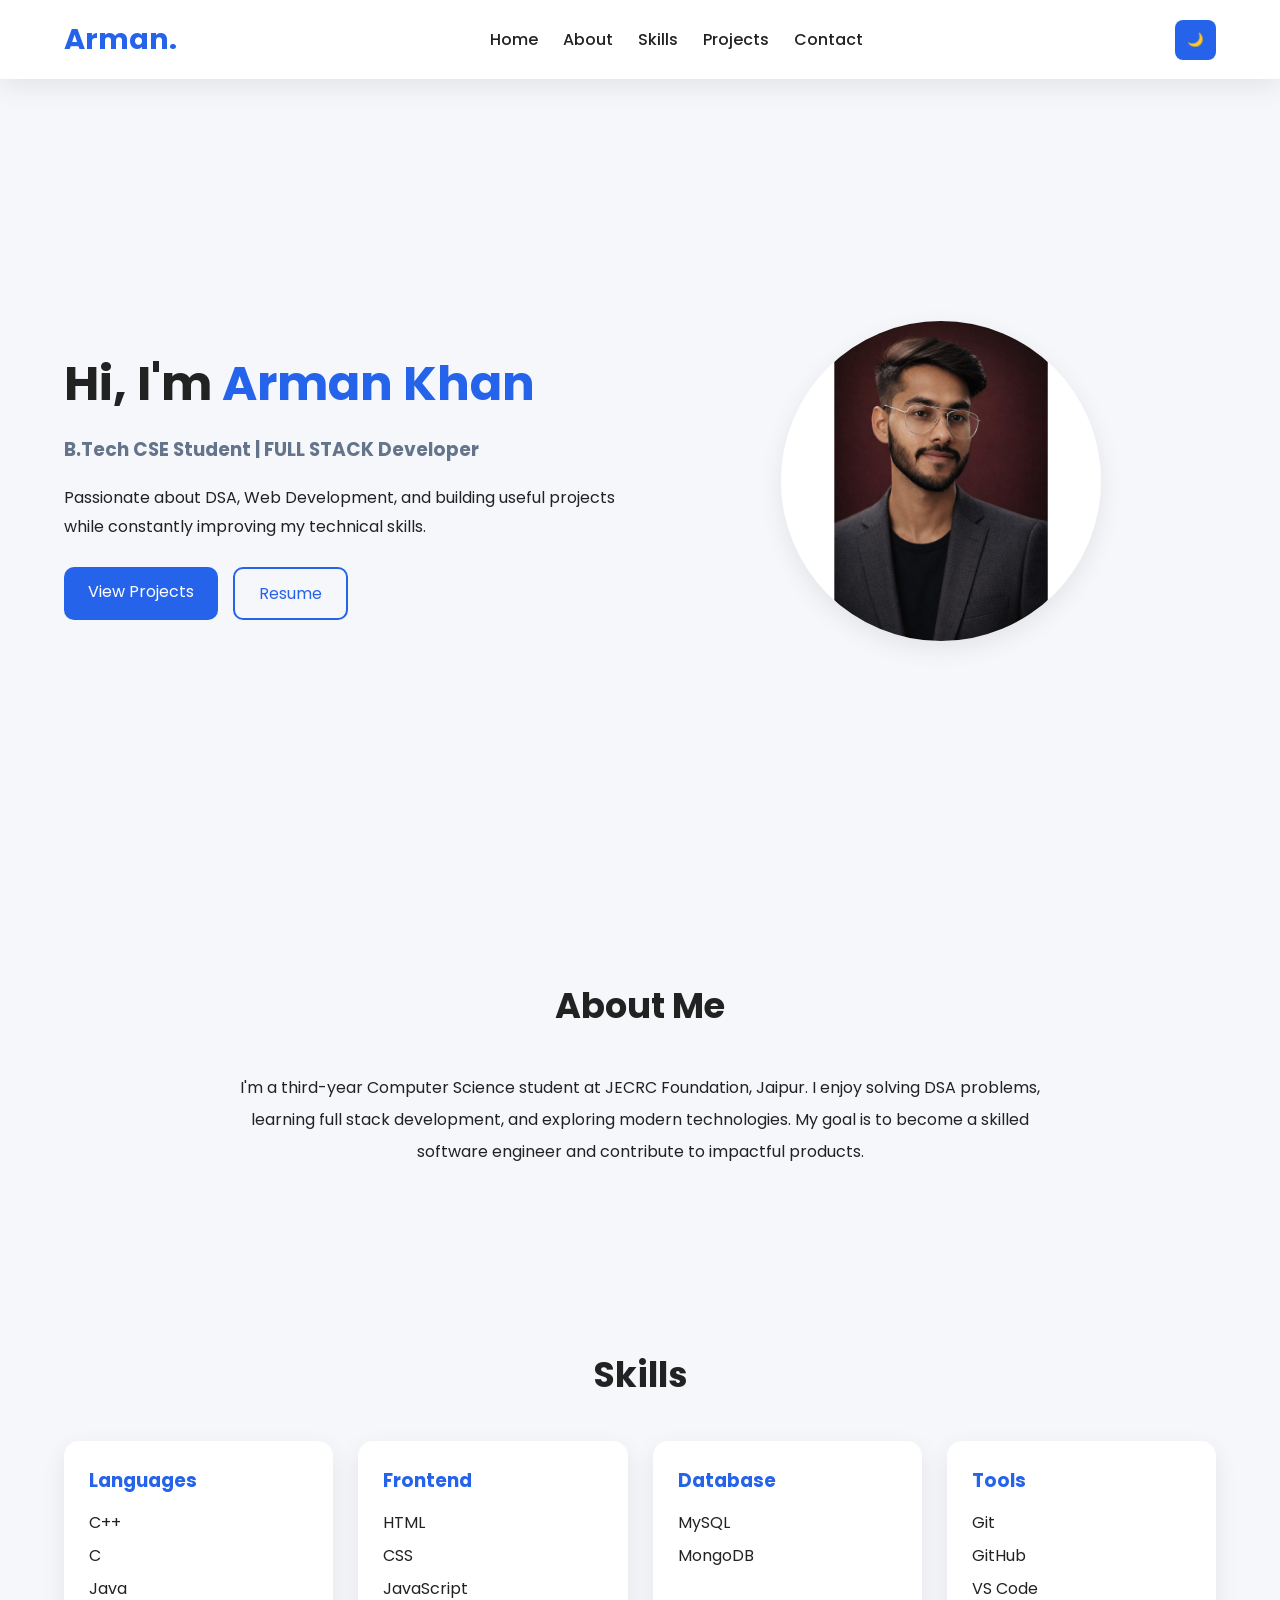
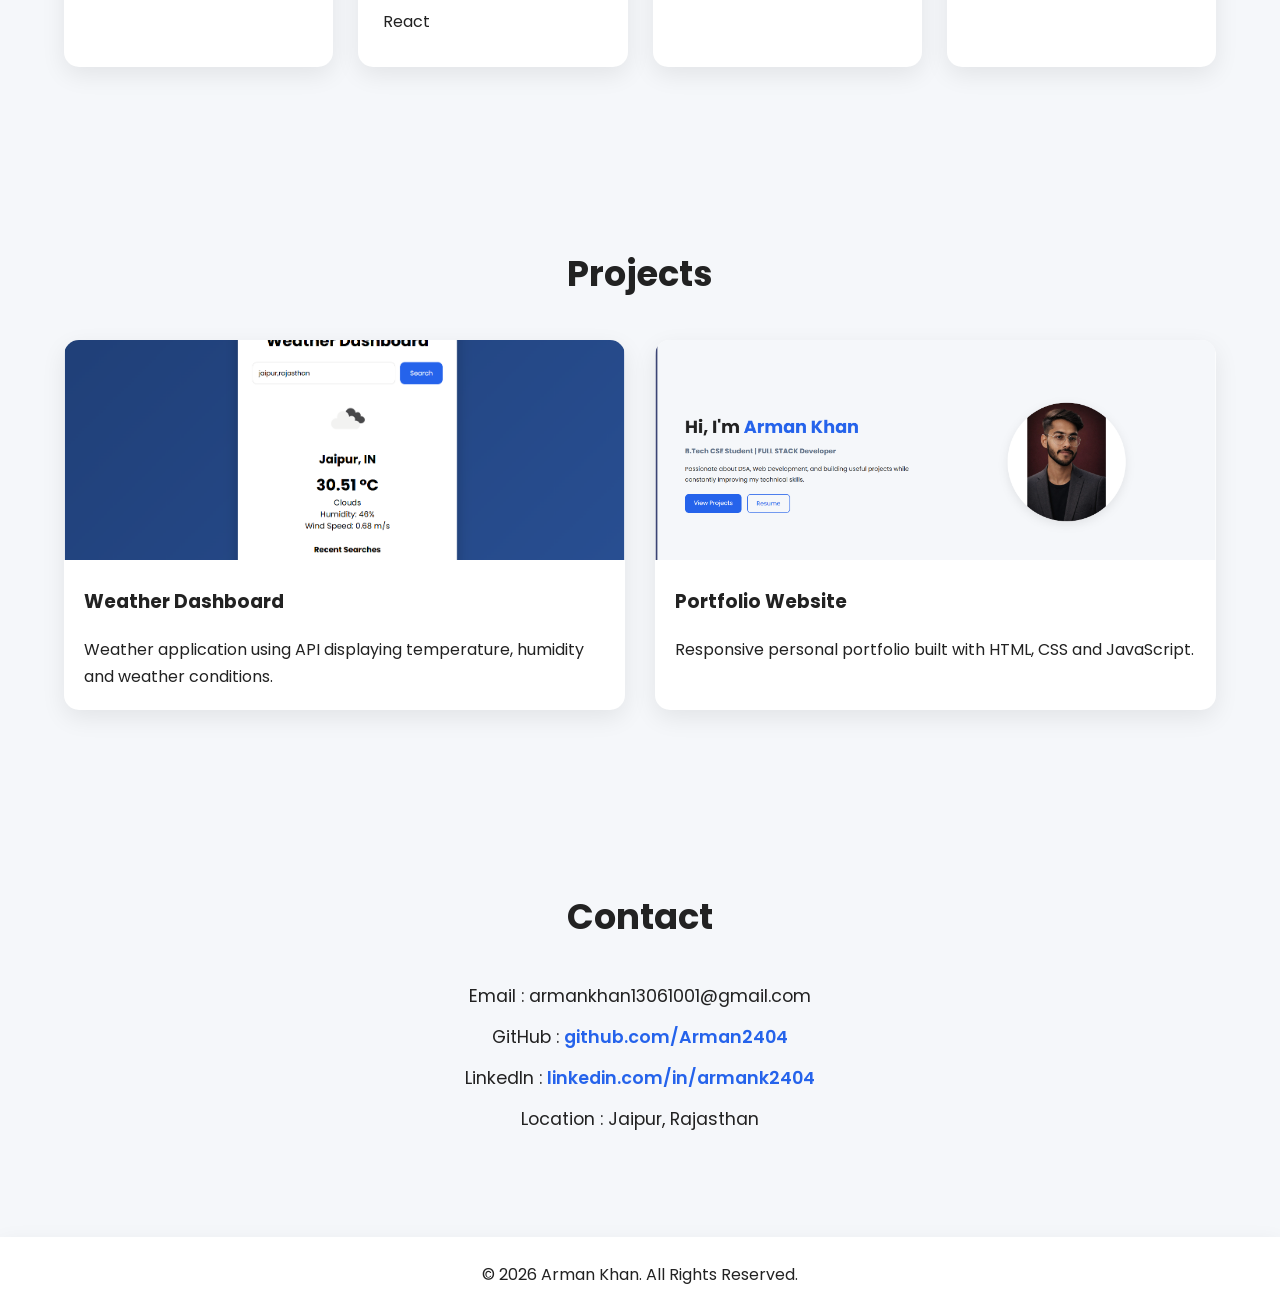
==== Portfolio-Website/index.html @ 9c4687b5 "Initial Project Structure" ====
<!DOCTYPE html>
<html lang="en">

<head>
    <meta charset="UTF-8">
    <meta name="viewport" content="width=device-width, initial-scale=1.0">
    <title>Arman Khan | Portfolio</title>

    <link rel="stylesheet" href="style.css">

    <link rel="preconnect" href="https://fonts.googleapis.com">
    <link href="https://fonts.googleapis.com/css2?family=Poppins:wght@300;400;500;600;700&display=swap"
        rel="stylesheet">
</head>

<body>

    <header>
        <nav class="navbar">
            <h2 class="logo">Arman.</h2>

            <ul class="nav-links">
                <li><a href="#home">Home</a></li>
                <li><a href="#about">About</a></li>
                <li><a href="#skills">Skills</a></li>
                <li><a href="#projects">Projects</a></li>
                <li><a href="#contact">Contact</a></li>
            </ul>

            <button id="themeBtn">🌙</button>
        </nav>
    </header>

    <section id="home" class="hero">

        <div class="hero-text">

            <h1>Hi, I'm <span>Arman Khan</span></h1>

            <h3>B.Tech CSE Student | FULL STACK Developer</h3>

            <p>
                Passionate about DSA, Web Development,
                and building useful projects while constantly
                improving my technical skills.
            </p>

            <div class="hero-buttons">

                <a href="#projects" class="btn">
                    View Projects
                </a>

                <a href="#" class="btn-outline">
                    Resume
                </a>

            </div>

        </div>

        <div class="hero-image">
            <img src="assets/profile.jpg" alt="Profile">
        </div>

    </section>

    <section id="about" class="about reveal">

        <h2>About Me</h2>

        <p>
            I'm a third-year Computer Science student at
            JECRC Foundation, Jaipur.

            I enjoy solving DSA problems,
            learning full stack development,
            and exploring modern technologies.

            My goal is to become a skilled software engineer
            and contribute to impactful products.
        </p>

    </section>

    <section id="skills" class="skills reveal">

        <h2>Skills</h2>

        <div class="skills-grid">

            <div class="card">
                <h3>Languages</h3>
                <p>C++</p>
                <p>C</p>
                <p>Java</p>
            </div>

            <div class="card">
                <h3>Frontend</h3>
                <p>HTML</p>
                <p>CSS</p>
                <p>JavaScript</p>
                <p>React</p>
            </div>

            <div class="card">
                <h3>Database</h3>
                <p>MySQL</p>
                <p>MongoDB</p>
            </div>

            <div class="card">
                <h3>Tools</h3>
                <p>Git</p>
                <p>GitHub</p>
                <p>VS Code</p>
            </div>

        </div>

    </section>

    <section id="projects" class="projects reveal">

        <h2>Projects</h2>

        <div class="project-grid">

            <div class="project-card">

                <img src="assets/project1.png" alt="Weather">

                <h3>Weather Dashboard</h3>

                <p>
                    Weather application using API
                    displaying temperature,
                    humidity and weather conditions.
                </p>

            </div>

            <div class="project-card">

                <img src="assets/project2.png" alt="Portfolio">

                <h3>Portfolio Website</h3>

                <p>
                    Responsive personal portfolio
                    built with HTML, CSS and JavaScript.
                </p>

            </div>

        </div>

    </section>

    <section id="contact" class="contact reveal">

        <h2>Contact</h2>

        <p>Email : armankhan13061001@gmail.com</p>

        <p>
            GitHub :
            <a href="https://github.com/Arman2404" target="_blank" rel="noopener noreferrer">
                github.com/Arman2404
            </a>
        </p>

        <p>
            LinkedIn :
            <a href="https://www.linkedin.com/in/armank2404" target="_blank" rel="noopener noreferrer">
                linkedin.com/in/armank2404
            </a>
        </p>

        <p>Location : Jaipur, Rajasthan</p>

    </section>

    <footer>

        <p>
            © 2026 Arman Khan. All Rights Reserved.
        </p>

    </footer>

    <script src="script.js"></script>

</body>

</html>
---- Portfolio-Website/style.css ----
*{
    margin:0;
    padding:0;
    box-sizing:border-box;
    font-family:'Poppins',sans-serif;
}

html{
    scroll-behavior:smooth;
}

:root{
    --bg:#f5f7fa;
    --card:#ffffff;
    --text:#222;
    --primary:#2563eb;
    --secondary:#64748b;
    --shadow:0 8px 25px rgba(0,0,0,0.08);
}

.dark{
    --bg:#0f172a;
    --card:#1e293b;
    --text:#f8fafc;
    --primary:#38bdf8;
    --secondary:#cbd5e1;
}

body{
    background:var(--bg);
    color:var(--text);
    transition:.3s;
}

/* Navbar */

header{
    position:sticky;
    top:0;
    z-index:1000;
    background:var(--card);
    box-shadow:var(--shadow);
}

.navbar{
    width:90%;
    margin:auto;
    padding:18px 0;
    display:flex;
    justify-content:space-between;
    align-items:center;
}

.logo{
    color:var(--primary);
    font-size:1.8rem;
    font-weight:700;
}

.nav-links{
    display:flex;
    list-style:none;
    gap:25px;
}

.nav-links a{
    text-decoration:none;
    color:var(--text);
    font-weight:500;
}

.nav-links a:hover{
    color:var(--primary);
}

#themeBtn{
    border:none;
    background:var(--primary);
    color:white;
    padding:10px 12px;
    border-radius:8px;
    cursor:pointer;
}

/* Hero */

.hero{
    min-height:90vh;
    width:90%;
    margin:auto;

    display:flex;
    justify-content:space-between;
    align-items:center;
    gap:50px;
}

.hero-text{
    flex:1;
}

.hero-text h1{
    font-size:3rem;
    margin-bottom:15px;
}

.hero-text span{
    color:var(--primary);
}

.hero-text h3{
    margin-bottom:20px;
    color:var(--secondary);
}

.hero-text p{
    line-height:1.8;
    margin-bottom:25px;
}

.hero-buttons{
    display:flex;
    gap:15px;
}

.btn{
    text-decoration:none;
    background:var(--primary);
    color:white;
    padding:12px 24px;
    border-radius:10px;
}

.btn-outline{
    text-decoration:none;
    border:2px solid var(--primary);
    color:var(--primary);
    padding:12px 24px;
    border-radius:10px;
}

.hero-image{
    flex:1;
    text-align:center;
}

.hero-image img{
    width:320px;
    height:320px;
    border-radius:50%;
    object-fit:cover;
    box-shadow:var(--shadow);
}

/* Sections */

section{
    width:90%;
    margin:auto;
    padding:90px 0;
}

section h2{
    text-align:center;
    margin-bottom:40px;
    font-size:2.2rem;
}

/* About */

.about p{
    max-width:850px;
    margin:auto;
    text-align:center;
    line-height:2;
}

/* Skills */

.skills-grid{
    display:grid;
    grid-template-columns:repeat(auto-fit,minmax(220px,1fr));
    gap:25px;
}

.card{
    background:var(--card);
    padding:25px;
    border-radius:15px;
    box-shadow:var(--shadow);
}

.card h3{
    color:var(--primary);
    margin-bottom:15px;
}

.card p{
    margin:8px 0;
}

/* Projects */

.project-grid{
    display:grid;
    grid-template-columns:repeat(auto-fit,minmax(280px,1fr));
    gap:30px;
}

.project-card{
    background:var(--card);
    border-radius:15px;
    overflow:hidden;
    box-shadow:var(--shadow);
    transition:.3s;
}

.project-card:hover{
    transform:translateY(-8px);
}

.project-card img{
    width:100%;
    height:220px;
    object-fit:cover;
}

.project-card h3{
    padding:20px;
}

.project-card p{
    padding:0 20px 20px;
    line-height:1.7;
}

/* Contact */

.contact{
    text-align:center;
}

.contact p{
    margin:15px 0;
    font-size:1.1rem;
}

/* Footer */

footer{
    text-align:center;
    padding:25px;
    background:var(--card);
    box-shadow:var(--shadow);
}

/* Reveal Animation */

.reveal{
    opacity:0;
    transform:translateY(50px);
    transition:all .8s ease;
}

.reveal.active{
    opacity:1;
    transform:translateY(0);
}

/* Responsive */

@media(max-width:900px){

    .hero{
        flex-direction:column-reverse;
        text-align:center;
        padding-top:40px;
    }

    .hero-buttons{
        justify-content:center;
    }

    .hero-text h1{
        font-size:2.3rem;
    }

    .nav-links{
        display:none;
    }

    .hero-image img{
        width:260px;
        height:260px;
    }
}

@media(max-width:500px){

    section h2{
        font-size:1.8rem;
    }

    .hero-text h1{
        font-size:2rem;
    }

    .btn,
    .btn-outline{
        padding:10px 18px;
        font-size:.9rem;
    }
}

.contact{
    text-align:center;
}

.contact p{
    margin:15px 0;
    font-size:1.1rem;
}

.contact a{
    text-decoration:none;
    color:#2563eb;
    font-weight:600;
}

.contact a:hover{
    text-decoration:underline;
}
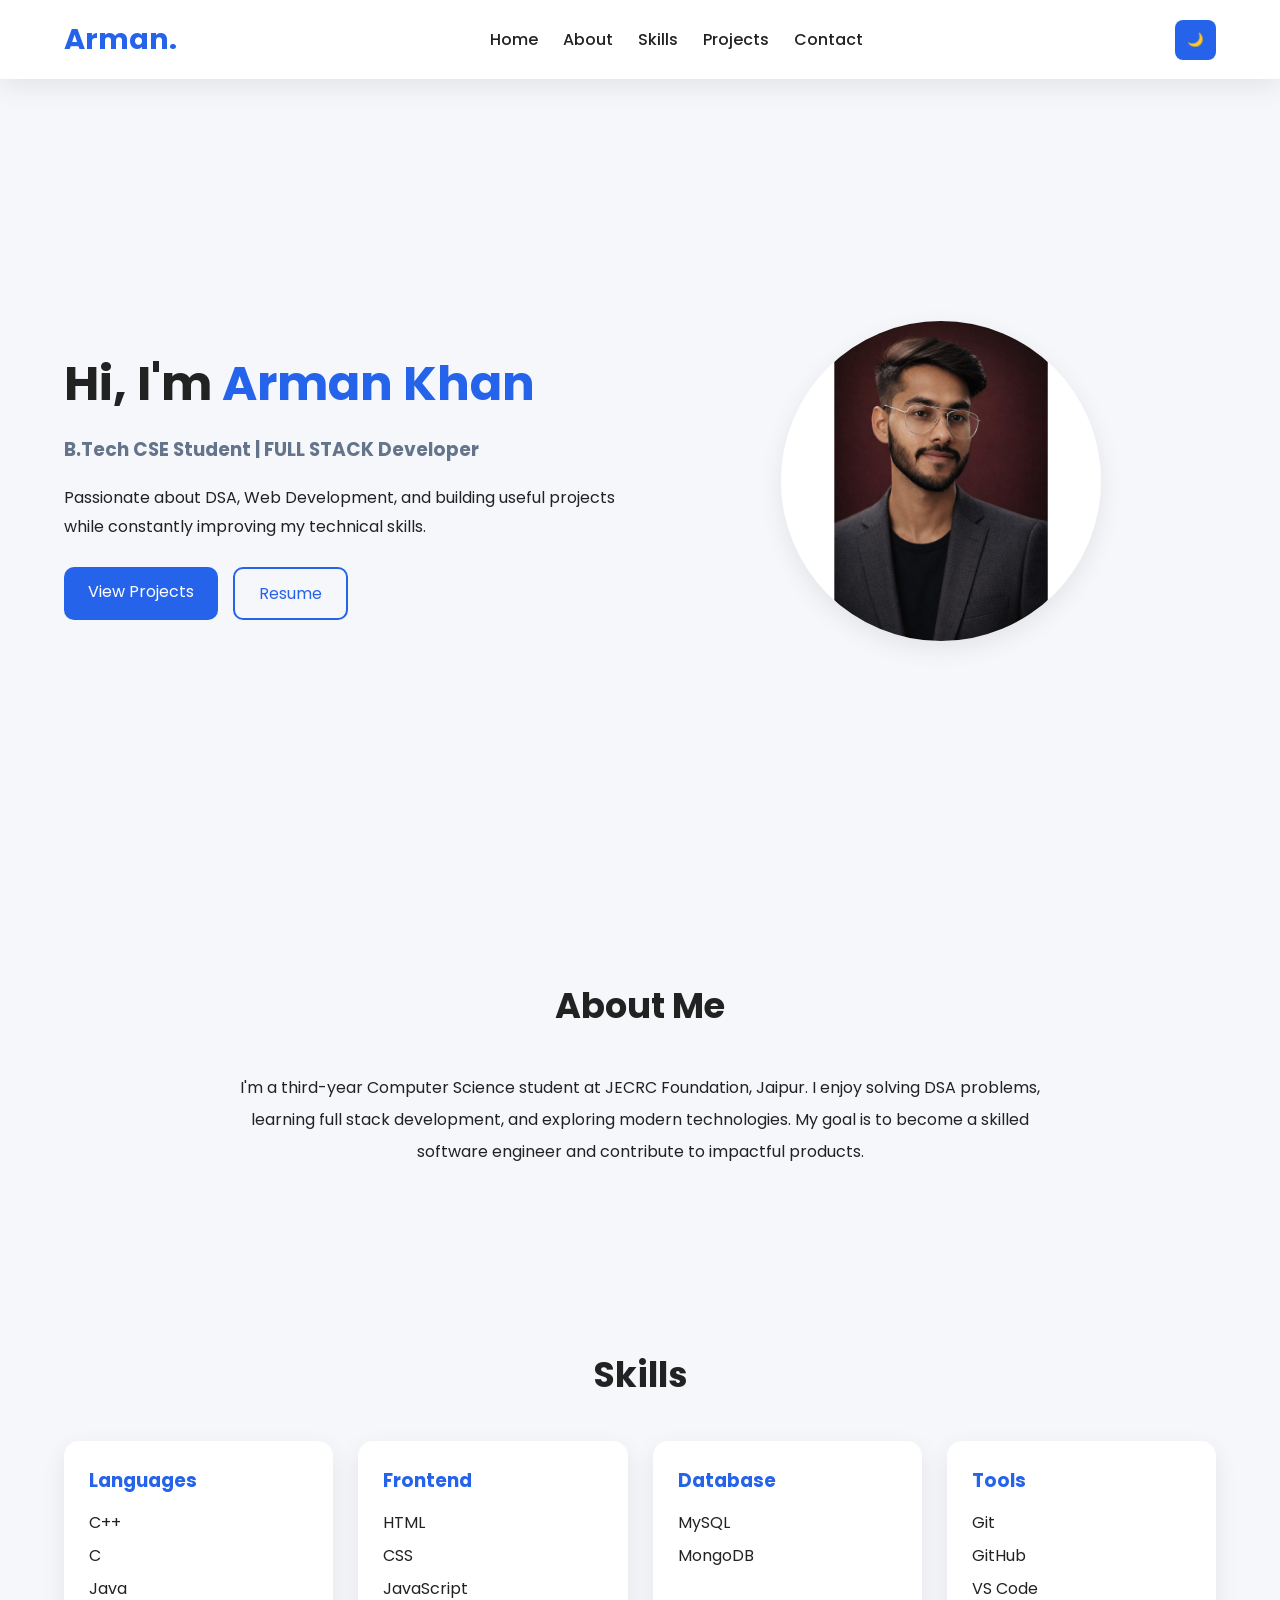
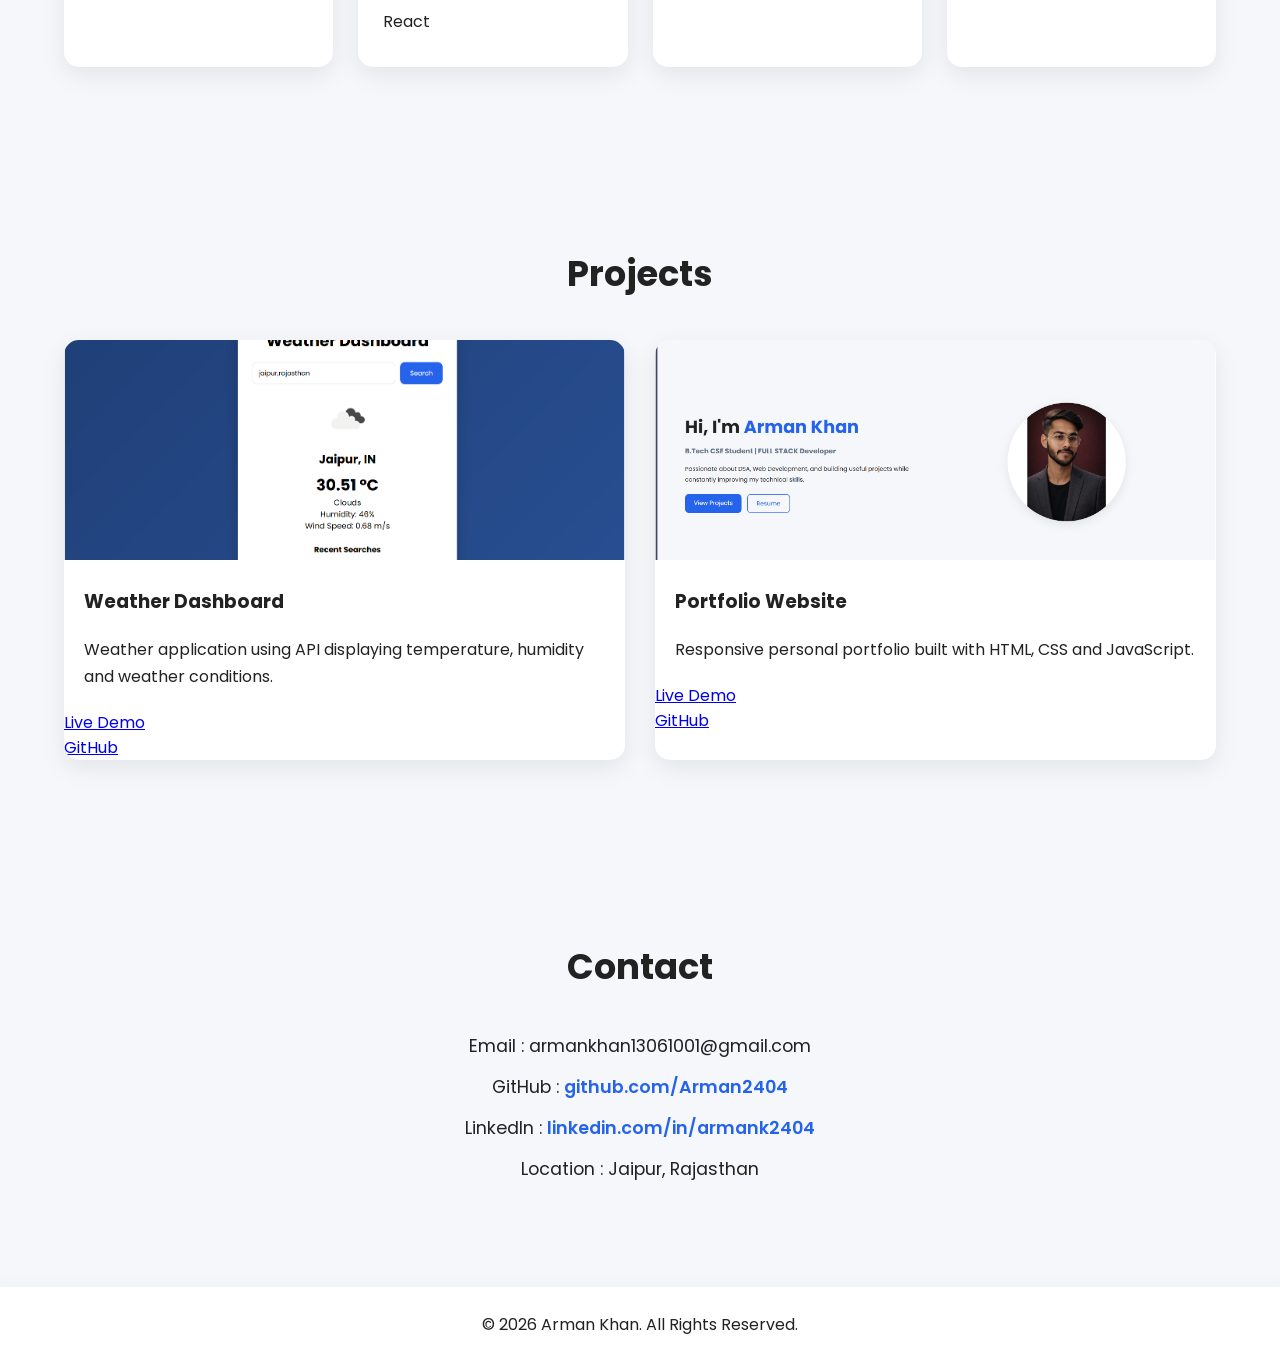
==== commit b746f58c: "adding links of live demo" ====
--- a/Portfolio-Website/index.html
+++ b/Portfolio-Website/index.html
@@ -139,6 +139,18 @@
                     humidity and weather conditions.
                 </p>
 
+                <div class="project-links">
+                    <a href="https://internship-projects-js22.vercel.app"
+                    target="_blank" rel="noopener noreferrer">
+                    Live Demo
+                    </a>
+                    <br>
+                    <a href="https://github.com/Arman2404/INTERSHIP-PROJECTS"
+                    target="_blank" rel="noopener noreferrer">
+                    GitHub
+                    </a>
+            </div>
+
             </div>
 
             <div class="project-card">
@@ -152,6 +164,18 @@
                     built with HTML, CSS and JavaScript.
                 </p>
 
+                <div class="project-links">
+                <a href="https://internship-projects.vercel.app"
+                target="_blank" rel="noopener noreferrer">
+                Live Demo
+                </a>
+                <br>
+                <a href="https://github.com/Arman2404/INTERSHIP-PROJECTS"
+                target="_blank" rel="noopener noreferrer">
+                GitHub
+                </a>
+            </div>
+
             </div>
 
         </div>
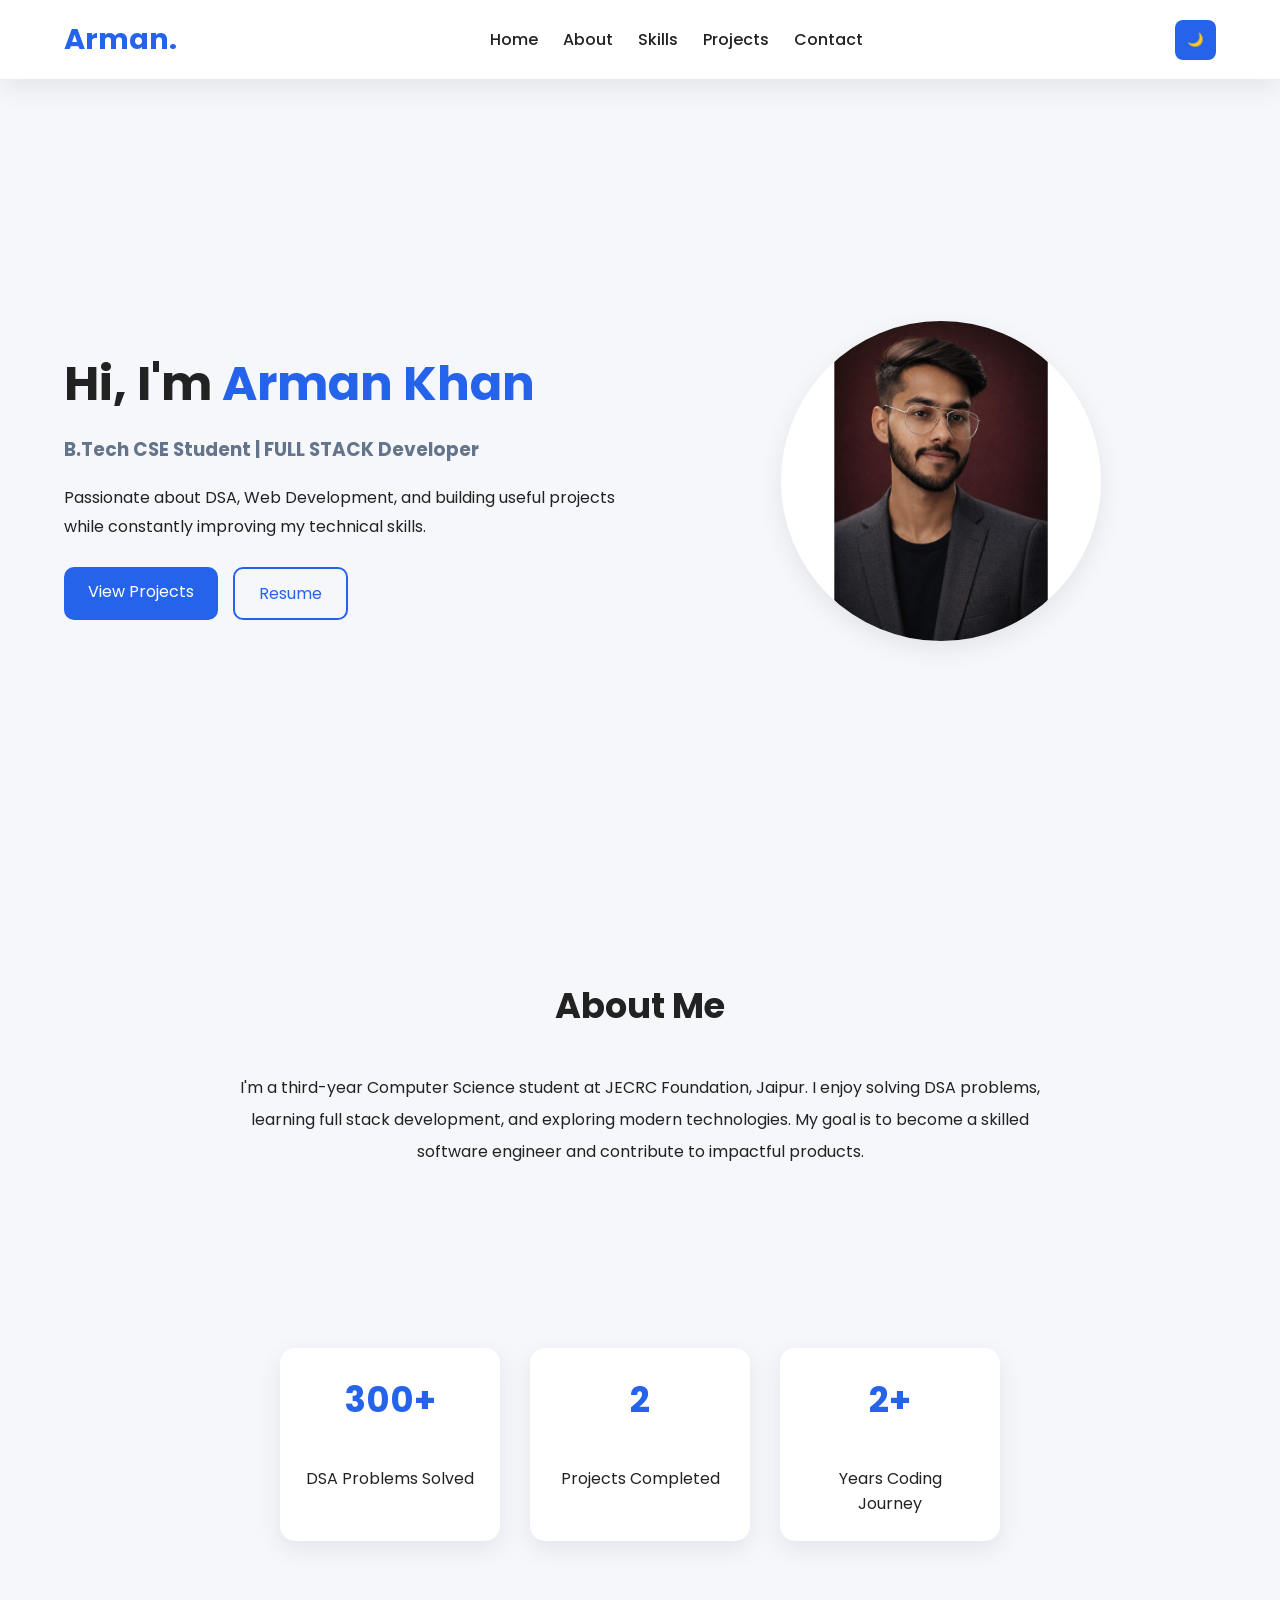
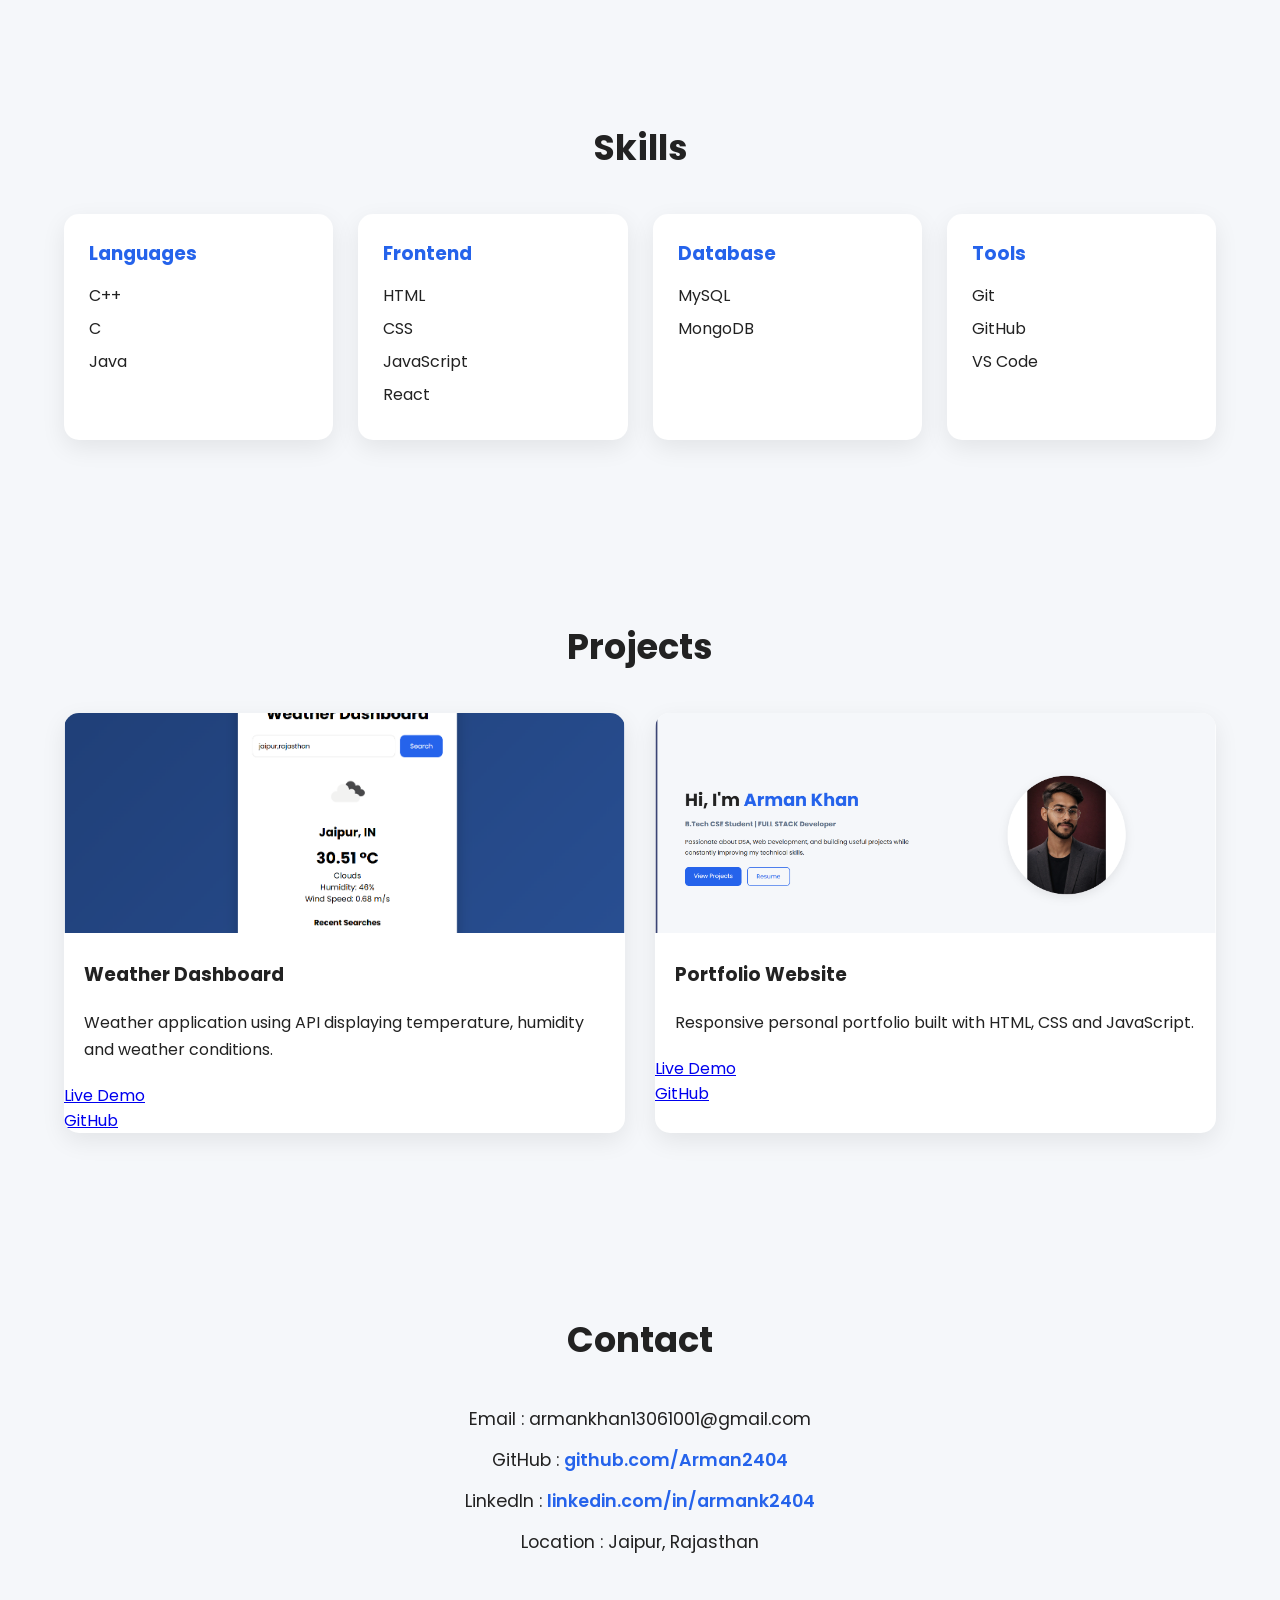
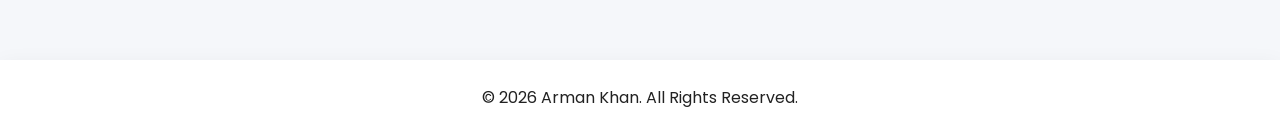
==== commit 3df1c7be: "Add portfolio statistics section" ====
--- a/Portfolio-Website/index.html
+++ b/Portfolio-Website/index.html
@@ -1,221 +1,218 @@
-<!DOCTYPE html>
+<!doctype html>
 <html lang="en">
-
-<head>
-    <meta charset="UTF-8">
-    <meta name="viewport" content="width=device-width, initial-scale=1.0">
+  <head>
+    <meta charset="UTF-8" />
+    <meta name="viewport" content="width=device-width, initial-scale=1.0" />
     <title>Arman Khan | Portfolio</title>
 
-    <link rel="stylesheet" href="style.css">
-
-    <link rel="preconnect" href="https://fonts.googleapis.com">
-    <link href="https://fonts.googleapis.com/css2?family=Poppins:wght@300;400;500;600;700&display=swap"
-        rel="stylesheet">
-</head>
-
-<body>
-
+    <link rel="stylesheet" href="style.css" />
+
+    <link rel="preconnect" href="https://fonts.googleapis.com" />
+    <link
+      href="https://fonts.googleapis.com/css2?family=Poppins:wght@300;400;500;600;700&display=swap"
+      rel="stylesheet"
+    />
+  </head>
+
+  <body>
     <header>
-        <nav class="navbar">
-            <h2 class="logo">Arman.</h2>
-
-            <ul class="nav-links">
-                <li><a href="#home">Home</a></li>
-                <li><a href="#about">About</a></li>
-                <li><a href="#skills">Skills</a></li>
-                <li><a href="#projects">Projects</a></li>
-                <li><a href="#contact">Contact</a></li>
-            </ul>
-
-            <button id="themeBtn">🌙</button>
-        </nav>
+      <nav class="navbar">
+        <h2 class="logo">Arman.</h2>
+
+        <ul class="nav-links">
+          <li><a href="#home">Home</a></li>
+          <li><a href="#about">About</a></li>
+          <li><a href="#skills">Skills</a></li>
+          <li><a href="#projects">Projects</a></li>
+          <li><a href="#contact">Contact</a></li>
+        </ul>
+
+        <button id="themeBtn">🌙</button>
+      </nav>
     </header>
 
     <section id="home" class="hero">
-
-        <div class="hero-text">
-
-            <h1>Hi, I'm <span>Arman Khan</span></h1>
-
-            <h3>B.Tech CSE Student | FULL STACK Developer</h3>
-
-            <p>
-                Passionate about DSA, Web Development,
-                and building useful projects while constantly
-                improving my technical skills.
-            </p>
-
-            <div class="hero-buttons">
-
-                <a href="#projects" class="btn">
-                    View Projects
-                </a>
-
-                <a href="#" class="btn-outline">
-                    Resume
-                </a>
-
-            </div>
-
-        </div>
-
-        <div class="hero-image">
-            <img src="assets/profile.jpg" alt="Profile">
-        </div>
-
+      <div class="hero-text">
+        <h1>Hi, I'm <span>Arman Khan</span></h1>
+
+        <h3>B.Tech CSE Student | FULL STACK Developer</h3>
+
+        <p>
+          Passionate about DSA, Web Development, and building useful projects
+          while constantly improving my technical skills.
+        </p>
+
+        <div class="hero-buttons">
+          <a href="#projects" class="btn"> View Projects </a>
+
+          <a href="#" class="btn-outline"> Resume </a>
+        </div>
+      </div>
+
+      <div class="hero-image">
+        <img src="assets/profile.jpg" alt="Profile" />
+      </div>
     </section>
 
     <section id="about" class="about reveal">
-
-        <h2>About Me</h2>
-
-        <p>
-            I'm a third-year Computer Science student at
-            JECRC Foundation, Jaipur.
-
-            I enjoy solving DSA problems,
-            learning full stack development,
-            and exploring modern technologies.
-
-            My goal is to become a skilled software engineer
-            and contribute to impactful products.
-        </p>
-
+      <h2>About Me</h2>
+
+      <p>
+        I'm a third-year Computer Science student at JECRC Foundation, Jaipur. I
+        enjoy solving DSA problems, learning full stack development, and
+        exploring modern technologies. My goal is to become a skilled software
+        engineer and contribute to impactful products.
+      </p>
+    </section>
+
+    <section class="stats reveal">
+      <div class="stat-card">
+        <h2>300+</h2>
+        <p>DSA Problems Solved</p>
+      </div>
+
+      <div class="stat-card">
+        <h2>2</h2>
+        <p>Projects Completed</p>
+      </div>
+
+      <div class="stat-card">
+        <h2>2+</h2>
+        <p>Years Coding Journey</p>
+      </div>
     </section>
 
     <section id="skills" class="skills reveal">
-
-        <h2>Skills</h2>
-
-        <div class="skills-grid">
-
-            <div class="card">
-                <h3>Languages</h3>
-                <p>C++</p>
-                <p>C</p>
-                <p>Java</p>
-            </div>
-
-            <div class="card">
-                <h3>Frontend</h3>
-                <p>HTML</p>
-                <p>CSS</p>
-                <p>JavaScript</p>
-                <p>React</p>
-            </div>
-
-            <div class="card">
-                <h3>Database</h3>
-                <p>MySQL</p>
-                <p>MongoDB</p>
-            </div>
-
-            <div class="card">
-                <h3>Tools</h3>
-                <p>Git</p>
-                <p>GitHub</p>
-                <p>VS Code</p>
-            </div>
-
-        </div>
-
+      <h2>Skills</h2>
+
+      <div class="skills-grid">
+        <div class="card">
+          <h3>Languages</h3>
+          <p>C++</p>
+          <p>C</p>
+          <p>Java</p>
+        </div>
+
+        <div class="card">
+          <h3>Frontend</h3>
+          <p>HTML</p>
+          <p>CSS</p>
+          <p>JavaScript</p>
+          <p>React</p>
+        </div>
+
+        <div class="card">
+          <h3>Database</h3>
+          <p>MySQL</p>
+          <p>MongoDB</p>
+        </div>
+
+        <div class="card">
+          <h3>Tools</h3>
+          <p>Git</p>
+          <p>GitHub</p>
+          <p>VS Code</p>
+        </div>
+      </div>
     </section>
 
     <section id="projects" class="projects reveal">
-
-        <h2>Projects</h2>
-
-        <div class="project-grid">
-
-            <div class="project-card">
-
-                <img src="assets/project1.png" alt="Weather">
-
-                <h3>Weather Dashboard</h3>
-
-                <p>
-                    Weather application using API
-                    displaying temperature,
-                    humidity and weather conditions.
-                </p>
-
-                <div class="project-links">
-                    <a href="https://internship-projects-js22.vercel.app"
-                    target="_blank" rel="noopener noreferrer">
-                    Live Demo
-                    </a>
-                    <br>
-                    <a href="https://github.com/Arman2404/INTERSHIP-PROJECTS"
-                    target="_blank" rel="noopener noreferrer">
-                    GitHub
-                    </a>
-            </div>
-
-            </div>
-
-            <div class="project-card">
-
-                <img src="assets/project2.png" alt="Portfolio">
-
-                <h3>Portfolio Website</h3>
-
-                <p>
-                    Responsive personal portfolio
-                    built with HTML, CSS and JavaScript.
-                </p>
-
-                <div class="project-links">
-                <a href="https://internship-projects.vercel.app"
-                target="_blank" rel="noopener noreferrer">
-                Live Demo
-                </a>
-                <br>
-                <a href="https://github.com/Arman2404/INTERSHIP-PROJECTS"
-                target="_blank" rel="noopener noreferrer">
-                GitHub
-                </a>
-            </div>
-
-            </div>
-
-        </div>
-
+      <h2>Projects</h2>
+
+      <div class="project-grid">
+        <div class="project-card">
+          <img src="assets/project1.png" alt="Weather" />
+
+          <h3>Weather Dashboard</h3>
+
+          <p>
+            Weather application using API displaying temperature, humidity and
+            weather conditions.
+          </p>
+
+          <div class="project-links">
+            <a
+              href="https://intership-projects-js22.vercel.app/"
+              target="_blank"
+              rel="noopener noreferrer"
+            >
+              Live Demo
+            </a>
+            <br />
+            <a
+              href="https://github.com/Arman2404/INTERSHIP-PROJECTS"
+              target="_blank"
+              rel="noopener noreferrer"
+            >
+              GitHub
+            </a>
+          </div>
+        </div>
+
+        <div class="project-card">
+          <img src="assets/project2.png" alt="Portfolio" />
+
+          <h3>Portfolio Website</h3>
+
+          <p>
+            Responsive personal portfolio built with HTML, CSS and JavaScript.
+          </p>
+
+          <div class="project-links">
+            <a
+              href="https://intership-projects.vercel.app/"
+              target="_blank"
+              rel="noopener noreferrer"
+            >
+              Live Demo
+            </a>
+            <br />
+            <a
+              href="https://github.com/Arman2404/INTERSHIP-PROJECTS"
+              target="_blank"
+              rel="noopener noreferrer"
+            >
+              GitHub
+            </a>
+          </div>
+        </div>
+      </div>
     </section>
 
     <section id="contact" class="contact reveal">
-
-        <h2>Contact</h2>
-
-        <p>Email : armankhan13061001@gmail.com</p>
-
-        <p>
-            GitHub :
-            <a href="https://github.com/Arman2404" target="_blank" rel="noopener noreferrer">
-                github.com/Arman2404
-            </a>
-        </p>
-
-        <p>
-            LinkedIn :
-            <a href="https://www.linkedin.com/in/armank2404" target="_blank" rel="noopener noreferrer">
-                linkedin.com/in/armank2404
-            </a>
-        </p>
-
-        <p>Location : Jaipur, Rajasthan</p>
-
+      <h2>Contact</h2>
+
+      <p>Email : armankhan13061001@gmail.com</p>
+
+      <p>
+        GitHub :
+        <a
+          href="https://github.com/Arman2404"
+          target="_blank"
+          rel="noopener noreferrer"
+        >
+          github.com/Arman2404
+        </a>
+      </p>
+
+      <p>
+        LinkedIn :
+        <a
+          href="https://www.linkedin.com/in/armank2404"
+          target="_blank"
+          rel="noopener noreferrer"
+        >
+          linkedin.com/in/armank2404
+        </a>
+      </p>
+
+      <p>Location : Jaipur, Rajasthan</p>
     </section>
 
     <footer>
-
-        <p>
-            © 2026 Arman Khan. All Rights Reserved.
-        </p>
-
+      <p>© 2026 Arman Khan. All Rights Reserved.</p>
     </footer>
 
     <script src="script.js"></script>
-
-</body>
-
-</html>+  </body>
+</html>
--- a/Portfolio-Website/style.css
+++ b/Portfolio-Website/style.css
@@ -329,4 +329,24 @@
 
 .contact a:hover{
     text-decoration:underline;
+}
+
+.stats{
+    display:flex;
+    justify-content:center;
+    gap:30px;
+    flex-wrap:wrap;
+}
+
+.stat-card{
+    background:var(--card);
+    padding:25px;
+    width:220px;
+    text-align:center;
+    border-radius:15px;
+    box-shadow:var(--shadow);
+}
+
+.stat-card h2{
+    color:var(--primary);
 }
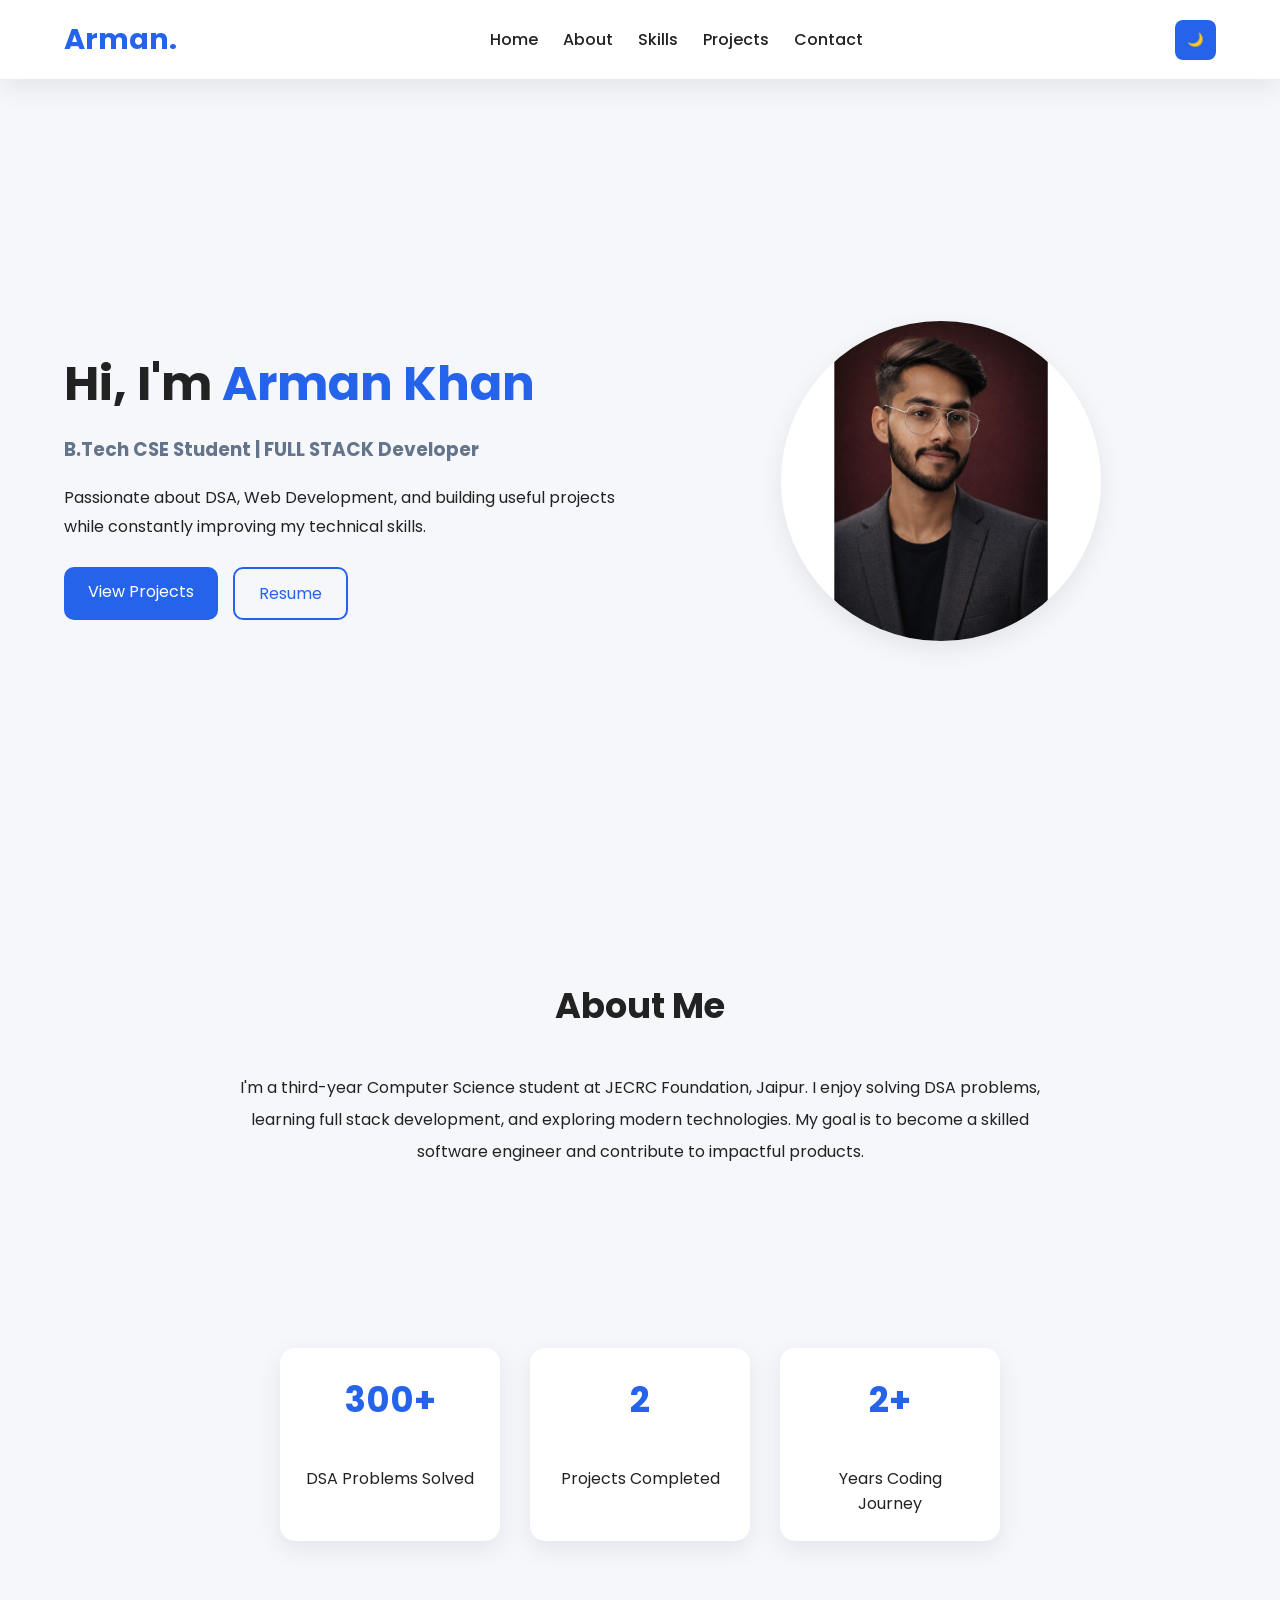
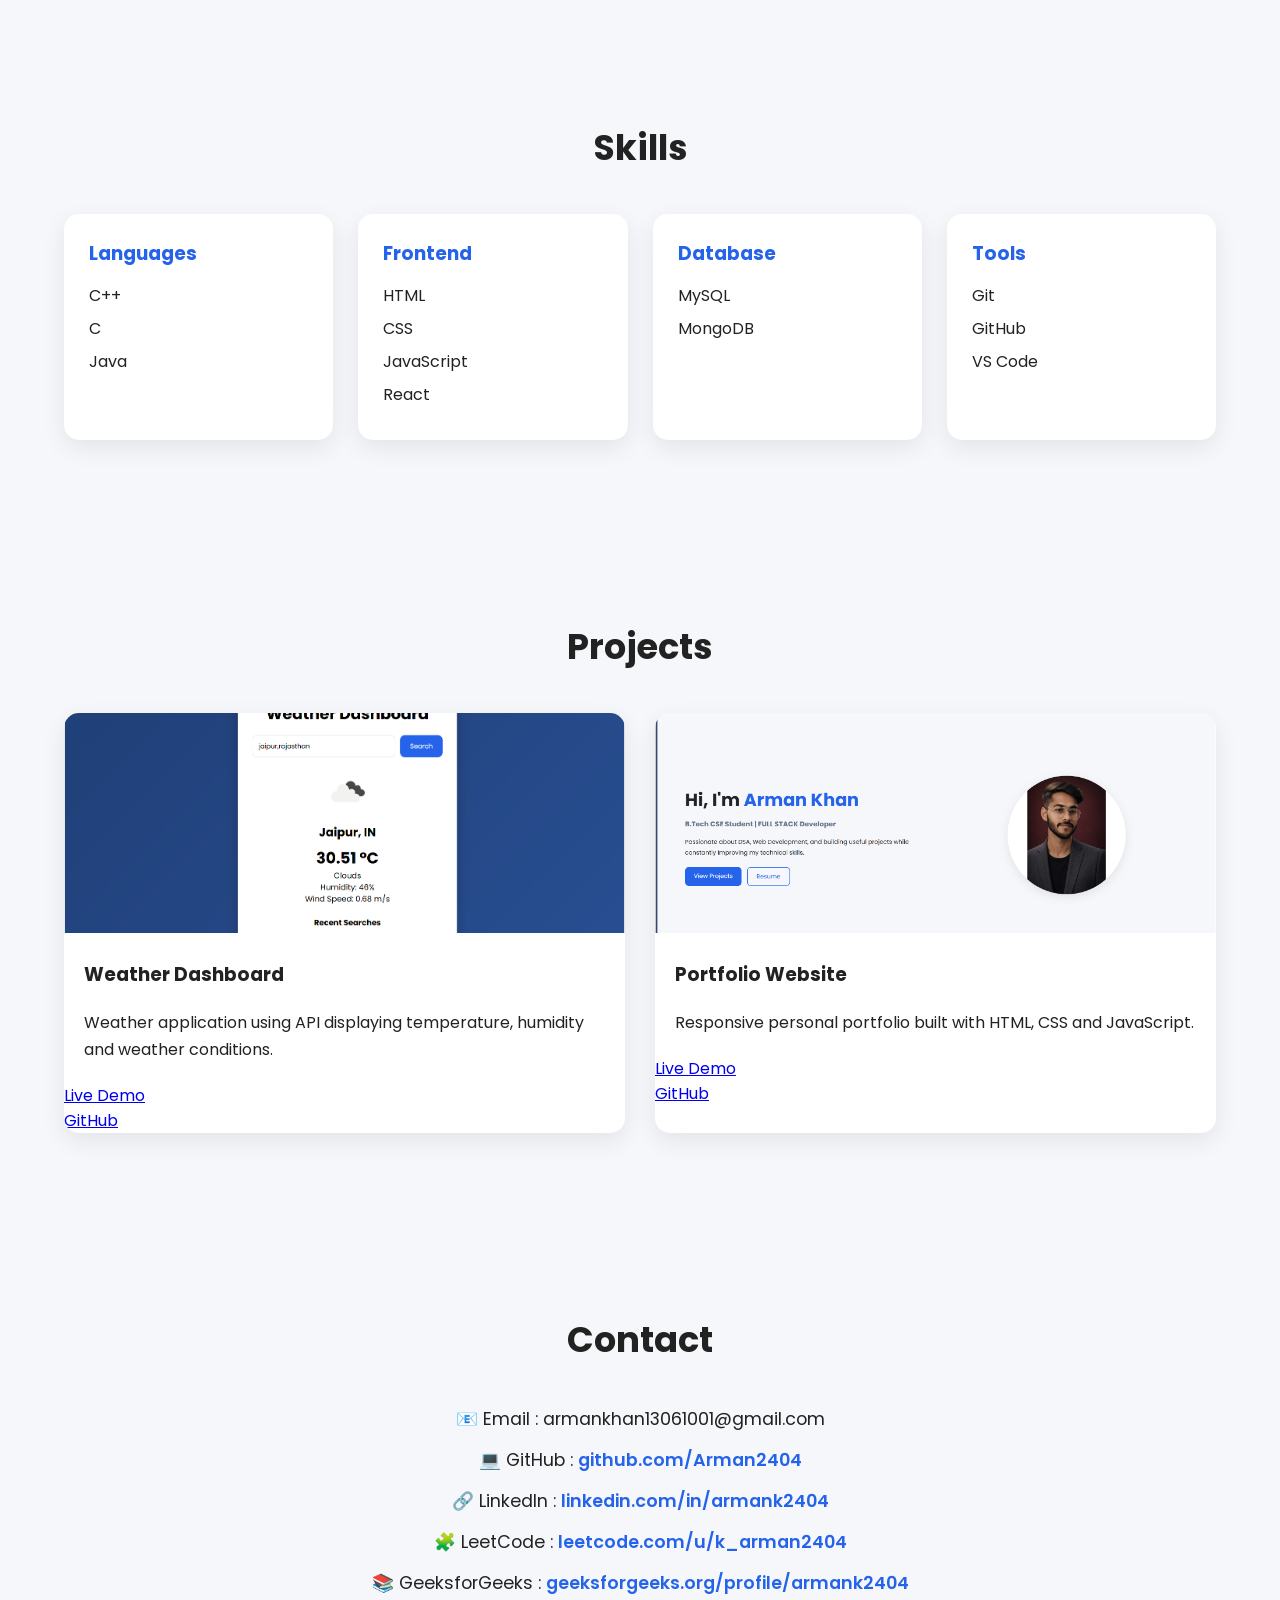
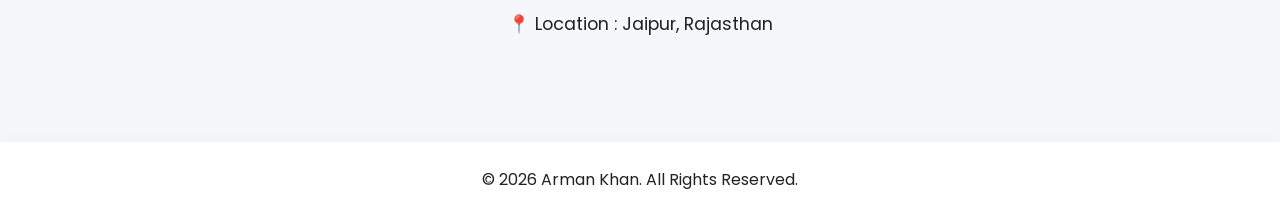
==== commit 7c0f2e43: "Add coding profile links to contact section" ====
--- a/Portfolio-Website/index.html
+++ b/Portfolio-Website/index.html
@@ -182,10 +182,10 @@
     <section id="contact" class="contact reveal">
       <h2>Contact</h2>
 
-      <p>Email : armankhan13061001@gmail.com</p>
-
-      <p>
-        GitHub :
+      <p>📧 Email : armankhan13061001@gmail.com</p>
+
+      <p>
+        💻 GitHub :
         <a
           href="https://github.com/Arman2404"
           target="_blank"
@@ -196,7 +196,7 @@
       </p>
 
       <p>
-        LinkedIn :
+         🔗 LinkedIn :
         <a
           href="https://www.linkedin.com/in/armank2404"
           target="_blank"
@@ -206,7 +206,25 @@
         </a>
       </p>
 
-      <p>Location : Jaipur, Rajasthan</p>
+      <p>
+        🧩 LeetCode :
+        <a href="https://leetcode.com/u/k_arman2404/" target="_blank" rel="noopener noreferrer">
+          leetcode.com/u/k_arman2404
+        </a>
+      </p>
+
+      <p>
+        📚 GeeksforGeeks :
+        <a
+          href="https://www.geeksforgeeks.org/profile/armank2404?tab=activity"
+          target="_blank"
+          rel="noopener noreferrer"
+        >
+          geeksforgeeks.org/profile/armank2404
+        </a>
+      </p>
+
+      <p>📍 Location : Jaipur, Rajasthan</p>
     </section>
 
     <footer>
